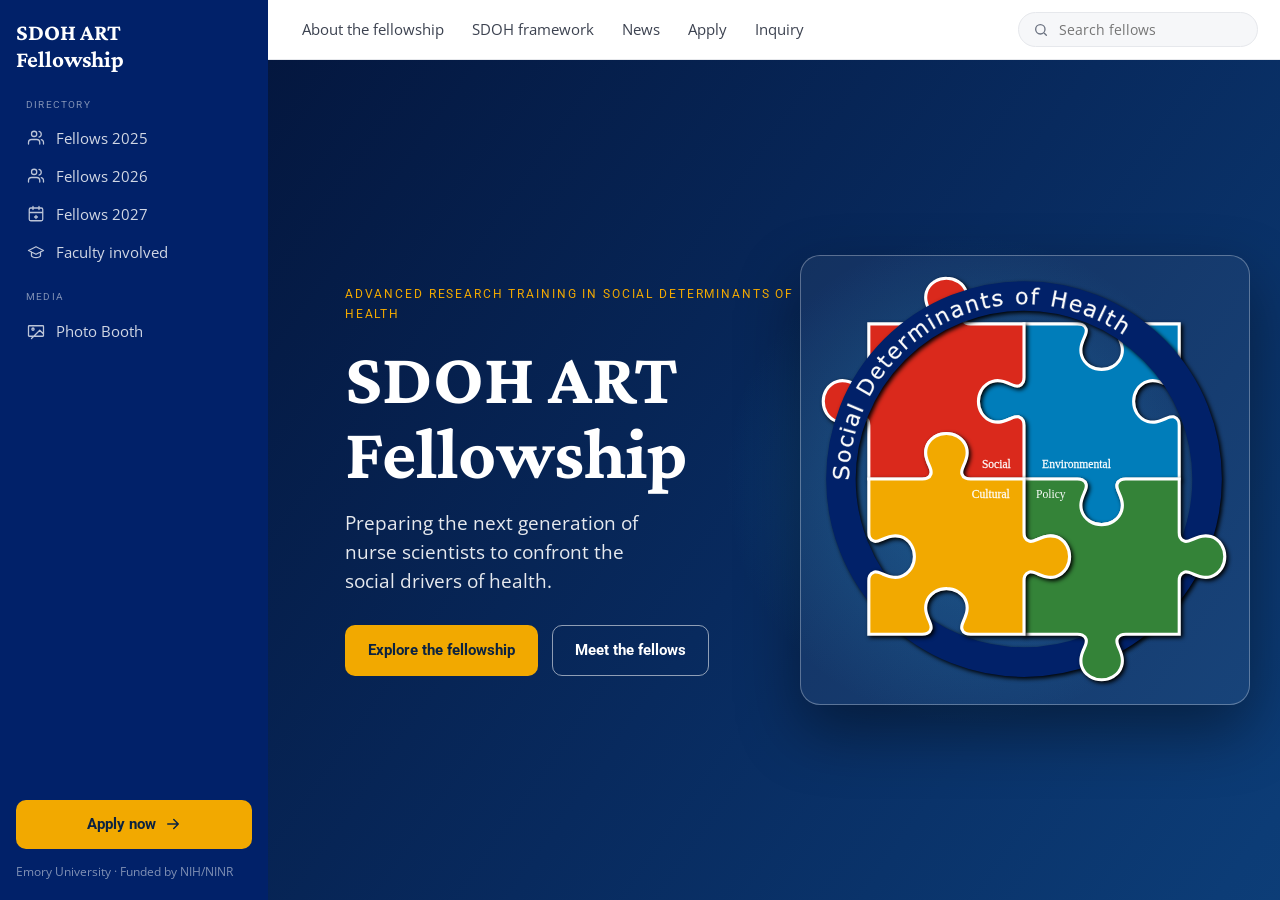
==== index.html @ 08c7bd99 "Initial commit: SDOH ART Fellowship website Static SPA (vanilla HTML/CSS/JS) + Decap CMS + Netlify F" ====
<!DOCTYPE html>
<html lang="en">
<head>
  <meta charset="UTF-8" />
  <meta name="viewport" content="width=device-width, initial-scale=1.0" />
  <title>SDOH ART Fellowship | Emory Nell Hodgson Woodruff School of Nursing</title>
  <meta name="description" content="Advanced Research Training in Social Determinants of Health (SDOH ART) — a mentored fellowship at Emory's Nell Hodgson Woodruff School of Nursing preparing nurse scientists to address the social drivers of health." />
  <meta property="og:title" content="SDOH ART Fellowship — Emory Nursing" />
  <meta property="og:description" content="A national NIH/NINR-funded fellowship training nurse scientists in the social determinants of health." />
  <meta property="og:type" content="website" />
  <link rel="preconnect" href="https://fonts.googleapis.com" />
  <link rel="preconnect" href="https://fonts.gstatic.com" crossorigin />
  <link href="https://fonts.googleapis.com/css2?family=Crimson+Pro:ital,wght@0,400;0,500;0,600;0,700;1,400&family=Open+Sans:wght@400;500;600;700&family=Roboto:wght@400;500;700&display=swap" rel="stylesheet" />
  <link rel="stylesheet" href="assets/css/styles.css" />
</head>
<body>
  <a class="skip-link" href="#main">Skip to content</a>

  <div class="app">
    <!-- Sidebar -->
    <aside class="sidebar" id="sidebar" aria-label="Primary">
      <a class="brand" href="#/home">
        <span class="wordmark">SDOH ART<br />Fellowship</span>
      </a>

      <nav class="nav-group" aria-label="Directory">
        <div class="nav-label">Directory</div>
        <button class="nav-item" data-route="#/fellows/2025">
          <svg class="ico" viewBox="0 0 24 24" fill="none" aria-hidden="true"><path d="M17 20v-2a4 4 0 0 0-4-4H6a4 4 0 0 0-4 4v2M9.5 10a3.5 3.5 0 1 0 0-7 3.5 3.5 0 0 0 0 7ZM22 20v-2a4 4 0 0 0-3-3.87M16 3.13a4 4 0 0 1 0 7.75" stroke="currentColor" stroke-width="1.7" stroke-linecap="round" stroke-linejoin="round"/></svg>
          Fellows 2025
        </button>
        <button class="nav-item" data-route="#/fellows/2026">
          <svg class="ico" viewBox="0 0 24 24" fill="none" aria-hidden="true"><path d="M17 20v-2a4 4 0 0 0-4-4H6a4 4 0 0 0-4 4v2M9.5 10a3.5 3.5 0 1 0 0-7 3.5 3.5 0 0 0 0 7ZM22 20v-2a4 4 0 0 0-3-3.87M16 3.13a4 4 0 0 1 0 7.75" stroke="currentColor" stroke-width="1.7" stroke-linecap="round" stroke-linejoin="round"/></svg>
          Fellows 2026
        </button>
        <button class="nav-item" data-route="#/fellows/2027">
          <svg class="ico" viewBox="0 0 24 24" fill="none" aria-hidden="true"><path d="M8 2v4M16 2v4M3 10h18M5 4h14a2 2 0 0 1 2 2v13a2 2 0 0 1-2 2H5a2 2 0 0 1-2-2V6a2 2 0 0 1 2-2ZM12 14v4M10 16h4" stroke="currentColor" stroke-width="1.7" stroke-linecap="round" stroke-linejoin="round"/></svg>
          Fellows 2027
        </button>
        <button class="nav-item" data-route="#/faculty">
          <svg class="ico" viewBox="0 0 24 24" fill="none" aria-hidden="true"><path d="M22 10 12 5 2 10l10 5 10-5ZM6 12v5c0 1 2.7 2.5 6 2.5s6-1.5 6-2.5v-5" stroke="currentColor" stroke-width="1.7" stroke-linecap="round" stroke-linejoin="round"/></svg>
          Faculty involved
        </button>
      </nav>

      <nav class="nav-group" aria-label="Media">
        <div class="nav-label">Media</div>
        <button class="nav-item" data-route="#/gallery">
          <svg class="ico" viewBox="0 0 24 24" fill="none" aria-hidden="true"><path d="M3 5h18a1 1 0 0 1 1 1v12a1 1 0 0 1-1 1H3a1 1 0 0 1-1-1V6a1 1 0 0 1 1-1ZM8 11a1.5 1.5 0 1 0 0-3 1.5 1.5 0 0 0 0 3ZM22 16l-5-5L6 22" stroke="currentColor" stroke-width="1.7" stroke-linecap="round" stroke-linejoin="round"/></svg>
          Photo Booth
        </button>
      </nav>

      <div class="sidebar-spacer"></div>

      <a class="btn-apply" href="#/apply">
        Apply now
        <svg viewBox="0 0 24 24" width="18" height="18" fill="none" aria-hidden="true"><path d="M5 12h14M13 6l6 6-6 6" stroke="currentColor" stroke-width="2" stroke-linecap="round" stroke-linejoin="round"/></svg>
      </a>
      <div class="sidebar-foot">Emory University · Funded by NIH/NINR</div>
    </aside>

    <!-- Main -->
    <div class="main">
      <header class="topbar">
        <button class="menu-toggle" id="menuToggle" aria-label="Open menu" aria-expanded="false">
          <svg viewBox="0 0 24 24" fill="none" aria-hidden="true"><path d="M3 6h18M3 12h18M3 18h18" stroke="currentColor" stroke-width="2" stroke-linecap="round"/></svg>
        </button>
        <nav class="tabs" aria-label="Program">
          <button class="tab" data-route="#/about">About the fellowship</button>
          <button class="tab" data-route="#/framework">SDOH framework</button>
          <button class="tab" data-route="#/news">News</button>
          <button class="tab" data-route="#/apply">Apply</button>
          <button class="tab" data-route="#/inquiry">Inquiry</button>
        </nav>
        <label class="search">
          <svg viewBox="0 0 24 24" fill="none" aria-hidden="true"><circle cx="11" cy="11" r="7" stroke="currentColor" stroke-width="2"/><path d="m20 20-3-3" stroke="currentColor" stroke-width="2" stroke-linecap="round"/></svg>
          <input type="search" id="search" placeholder="Search fellows" aria-label="Search fellows" />
        </label>
      </header>

      <main class="content" id="main" tabindex="-1">
        <div class="loading">Loading…</div>
      </main>
    </div>
  </div>

  <div class="scrim" id="scrim"></div>

  <!-- Hidden form for Netlify Forms detection (full field superset incl. uploads) -->
  <form name="application" data-netlify="true" netlify-honeypot="bot-field" hidden>
    <input type="hidden" name="form-name" value="application" />
    <input name="bot-field" />
    <input type="text" name="fullName" />
    <input type="email" name="email" />
    <input type="tel" name="phone" />
    <input type="text" name="institution" />
    <input type="text" name="program" />
    <input type="text" name="credentials" />
    <input type="text" name="careerStage" />
    <input type="text" name="researchArea" />
    <input type="text" name="preferredMentor" />
    <textarea name="statement"></textarea>
    <input type="file" name="cv" />
    <input type="file" name="photo" />
    <textarea name="references"></textarea>
    <input type="text" name="hearAbout" />
    <input type="text" name="consent" />
  </form>

  <script src="assets/js/app.js"></script>
</body>
</html>
---- assets/css/styles.css ----
/* =========================================================================
   SDOH ART Fellowship — Emory design system
   Navy #012169 · Gold #f2a900 · Crimson Pro / Open Sans / Roboto
   ========================================================================= */

:root {
  --navy: #012169;
  --navy-800: #0c2340;
  --royal: #0033a0;
  --blue: #0071b8;
  --sky: #26a3dd;
  --gold: #f2a900;
  --gold-ink: #5c4300;

  --ink: #1d2330;
  --body: #3c4250;
  --muted: #6b7280;
  --line: #e6e8ec;
  --line-2: #f0f2f5;
  --bg: #f6f7f9;
  --surface: #ffffff;
  --tint: #eaeef7;
  --tint-2: #f3f6fb;

  --green: #2c9942;
  --red: #da291c;

  --serif: "Crimson Pro", Georgia, "Times New Roman", serif;
  --sans: "Open Sans", system-ui, -apple-system, Segoe UI, sans-serif;
  --ui: "Roboto", system-ui, sans-serif;

  --r-sm: 8px;
  --r: 10px;
  --r-lg: 14px;

  --sidebar-w: 268px;
  --topbar-h: 60px;
  --shadow-sm: 0 1px 2px rgba(16, 24, 40, 0.06), 0 1px 3px rgba(16, 24, 40, 0.05);
  --shadow: 0 4px 16px rgba(16, 24, 40, 0.08);
}

* { box-sizing: border-box; }

html, body { height: 100%; }

body {
  margin: 0;
  font-family: var(--sans);
  font-size: 16px;
  line-height: 1.65;
  color: var(--body);
  background: var(--bg);
  -webkit-font-smoothing: antialiased;
  text-rendering: optimizeLegibility;
}

h1, h2, h3, h4 { font-family: var(--serif); color: var(--navy); line-height: 1.18; margin: 0 0 .5rem; }
h1 { font-size: 2.1rem; font-weight: 700; }
h2 { font-size: 1.55rem; font-weight: 600; }
h3 { font-size: 1.2rem; font-weight: 600; }
p { margin: 0 0 1rem; }
a { color: var(--royal); text-decoration: none; }
a:hover { text-decoration: underline; }
ul { margin: 0 0 1rem; padding-left: 1.2rem; }
li { margin-bottom: .35rem; }

img { max-width: 100%; display: block; }

:focus-visible { outline: 3px solid var(--sky); outline-offset: 2px; border-radius: 4px; }

.sr-only {
  position: absolute; width: 1px; height: 1px; padding: 0; margin: -1px;
  overflow: hidden; clip: rect(0 0 0 0); white-space: nowrap; border: 0;
}
.skip-link {
  position: absolute; left: 12px; top: -48px; z-index: 100;
  background: var(--gold); color: var(--navy-800); padding: 10px 16px;
  border-radius: var(--r-sm); font-weight: 700; transition: top .15s;
}
.skip-link:focus { top: 12px; text-decoration: none; }

/* ---------- App shell ---------- */
.app { display: grid; grid-template-columns: var(--sidebar-w) 1fr; min-height: 100vh; }

/* ---------- Sidebar ---------- */
.sidebar {
  background: var(--navy);
  color: #fff;
  display: flex;
  flex-direction: column;
  padding: 20px 16px;
  position: sticky;
  top: 0;
  height: 100vh;
  overflow-y: auto;
}
.brand { display: block; margin-bottom: 22px; }
.brand .eyebrow {
  font-family: var(--ui); font-size: 10px; letter-spacing: .16em;
  text-transform: uppercase; color: rgba(255, 255, 255, .58); margin-bottom: 3px;
}
.brand .wordmark { font-family: var(--serif); font-weight: 700; font-size: 1.45rem; color: #fff; line-height: 1.1; }

.nav-group { margin-bottom: 18px; }
.nav-label {
  font-family: var(--ui); font-size: 10px; letter-spacing: .12em; text-transform: uppercase;
  color: rgba(255, 255, 255, .5); padding: 0 10px; margin-bottom: 6px;
}
.nav-item {
  display: flex; align-items: center; gap: 11px;
  padding: 9px 11px; border-radius: var(--r-sm);
  color: rgba(255, 255, 255, .82); font-size: .95rem; cursor: pointer;
  border: none; background: none; width: 100%; text-align: left; font-family: var(--sans);
  transition: background .14s, color .14s;
}
.nav-item .ico { width: 18px; height: 18px; flex-shrink: 0; opacity: .9; }
.nav-item:hover { background: rgba(255, 255, 255, .09); color: #fff; text-decoration: none; }
.nav-item.active { background: rgba(255, 255, 255, .14); color: #fff; box-shadow: inset 3px 0 0 var(--gold); font-weight: 600; }

.sidebar-spacer { flex: 1 1 auto; min-height: 16px; }

.btn-apply {
  display: flex; align-items: center; justify-content: center; gap: 8px;
  background: var(--gold); color: var(--navy-800);
  font-family: var(--ui); font-weight: 700; font-size: .95rem;
  padding: 12px; border-radius: var(--r); border: none; cursor: pointer; width: 100%;
  transition: filter .14s, transform .05s;
}
.btn-apply:hover { filter: brightness(1.05); text-decoration: none; color: var(--navy-800); }
.btn-apply:active { transform: scale(.99); }
.sidebar-foot { margin-top: 14px; font-size: .72rem; color: rgba(255, 255, 255, .5); line-height: 1.5; }

/* ---------- Main column ---------- */
.main { display: flex; flex-direction: column; min-width: 0; }

.topbar {
  position: sticky; top: 0; z-index: 20;
  height: var(--topbar-h);
  background: var(--surface);
  border-bottom: 1px solid var(--line);
  display: flex; align-items: center; gap: 6px;
  padding: 0 22px;
}
.menu-toggle { display: none; background: none; border: none; cursor: pointer; padding: 6px; color: var(--navy); }
.menu-toggle svg { width: 24px; height: 24px; }

.tabs { display: flex; align-items: center; gap: 4px; flex: 1; min-width: 0; overflow-x: auto; }
.tab {
  font-family: var(--sans); font-size: .94rem; color: var(--body);
  padding: 6px 12px; border: none; background: none; cursor: pointer; white-space: nowrap;
  border-bottom: 2px solid transparent; border-radius: 0;
  transition: color .14s;
}
.tab:hover { color: var(--navy); }
.tab.active { color: var(--navy); font-weight: 700; border-bottom-color: var(--gold); }

.search {
  display: flex; align-items: center; gap: 8px;
  background: var(--bg); border: 1px solid var(--line); border-radius: 22px;
  padding: 6px 14px; min-width: 180px;
}
.search svg { width: 16px; height: 16px; color: var(--muted); flex-shrink: 0; }
.search input { border: none; background: none; outline: none; font-family: var(--sans); font-size: .9rem; width: 100%; color: var(--ink); }

.content { padding: 28px 32px 64px; max-width: 1180px; width: 100%; }

/* ---------- Page header ---------- */
.page-head { margin-bottom: 22px; }
.page-head .eyebrow {
  font-family: var(--ui); font-size: .72rem; letter-spacing: .14em; text-transform: uppercase;
  color: var(--blue); font-weight: 500; margin-bottom: 6px;
}
.page-head .sub { color: var(--muted); font-size: 1rem; max-width: 62ch; }
.count-pills { display: flex; gap: 8px; flex-wrap: wrap; margin-top: 12px; }
.pill {
  font-family: var(--ui); font-size: .78rem; font-weight: 500;
  background: var(--tint); color: var(--navy); border-radius: 20px; padding: 4px 12px;
}
.pill.gold { background: #fdf0d2; color: var(--gold-ink); }

/* ---------- Avatars (monogram) ---------- */
.avatar {
  border-radius: 50%; background: var(--tint); color: var(--navy);
  display: flex; align-items: center; justify-content: center;
  font-family: var(--ui); font-weight: 700; flex-shrink: 0; overflow: hidden;
}
.avatar img { width: 100%; height: 100%; object-fit: cover; }
.avatar.sm { width: 36px; height: 36px; font-size: .78rem; }
.avatar.md { width: 50px; height: 50px; font-size: .92rem; }
.avatar.lg { width: 104px; height: 104px; font-size: 1.9rem; border-radius: 16px; }
.avatar.solid { background: var(--navy); color: #fff; }

/* ---------- Master–detail directory ---------- */
.directory { display: grid; grid-template-columns: 320px 1fr; gap: 22px; align-items: start; }
.dir-list {
  background: var(--surface); border: 1px solid var(--line); border-radius: var(--r-lg);
  overflow: hidden; box-shadow: var(--shadow-sm); max-height: calc(100vh - 200px); overflow-y: auto;
}
.dir-item {
  display: flex; align-items: center; gap: 12px; width: 100%;
  padding: 11px 14px; border: none; background: none; cursor: pointer; text-align: left;
  border-bottom: 1px solid var(--line-2); transition: background .12s;
}
.dir-item:last-child { border-bottom: none; }
.dir-item:hover { background: var(--tint-2); }
.dir-item.active { background: var(--tint); box-shadow: inset 3px 0 0 var(--navy); }
.dir-item .who { min-width: 0; }
.dir-item .nm { font-size: .92rem; font-weight: 600; color: var(--ink); white-space: nowrap; overflow: hidden; text-overflow: ellipsis; }
.dir-item .inst { font-size: .78rem; color: var(--muted); white-space: nowrap; overflow: hidden; text-overflow: ellipsis; }

.detail {
  background: var(--surface); border: 1px solid var(--line); border-radius: var(--r-lg);
  padding: 26px 28px; box-shadow: var(--shadow-sm);
}
.detail-head { display: flex; gap: 20px; align-items: flex-start; margin-bottom: 20px; }
.detail-head .who h2 { margin-bottom: 4px; }
.detail-head .who .role { color: var(--blue); font-weight: 600; font-size: .95rem; }
.detail-head .who .inst { color: var(--body); font-size: .95rem; margin-top: 2px; }
.badge {
  display: inline-block; margin-top: 10px;
  font-family: var(--ui); font-size: .72rem; font-weight: 600;
  border-radius: 20px; padding: 4px 12px; background: #e6f1fb; color: #0c447c;
}
.badge.fy { background: #fdf0d2; color: var(--gold-ink); }
.detail-grid { border-top: 1px solid var(--line); margin-top: 4px; }
.detail-row { display: grid; grid-template-columns: 150px 1fr; gap: 14px; padding: 12px 0; border-bottom: 1px solid var(--line-2); }
.detail-row .k { color: var(--muted); font-size: .85rem; font-family: var(--ui); }
.detail-row .v { color: var(--ink); font-size: .95rem; }
.detail-bio { margin-top: 18px; color: var(--body); }
.detail-bio h3 { font-size: 1rem; color: var(--navy); margin-bottom: 6px; }

/* ---------- Card grids (faculty / news) ---------- */
.grid { display: grid; gap: 16px; }
.grid.cards { grid-template-columns: repeat(auto-fill, minmax(220px, 1fr)); }

.fac-card {
  background: var(--surface); border: 1px solid var(--line); border-radius: var(--r-lg);
  padding: 16px 18px; display: flex; flex-direction: column; gap: 12px; box-shadow: var(--shadow-sm);
  transition: transform .12s, box-shadow .12s;
}
.fac-card:hover { transform: translateY(-2px); box-shadow: var(--shadow); }
.fac-card.core { border-color: var(--gold); background: linear-gradient(180deg, #fffdf7, #fff); }
.fac-top { display: flex; align-items: center; gap: 12px; }
.fac-id { flex: 1; min-width: 0; }
.fac-card .nm { font-weight: 700; color: var(--ink); font-size: .98rem; line-height: 1.25; }
.fac-card .desg { font-size: .8rem; color: var(--muted); }
.fac-li { color: #0a66c2; display: inline-flex; align-items: center; flex-shrink: 0; }
.fac-li:hover { color: #084a8c; }
.fac-li.disabled { color: #cdd1d8; cursor: default; }
.fac-meta { border-top: 1px solid var(--line-2); padding-top: 10px; display: grid; gap: 7px; }
.fac-line { display: grid; grid-template-columns: 72px 1fr; gap: 8px; font-size: .85rem; color: var(--body); align-items: start; }
.fac-line .lbl { color: var(--muted); font-family: var(--ui); font-size: .72rem; text-transform: uppercase; letter-spacing: .04em; padding-top: 2px; }
.fac-line .ph { color: #aab0ba; font-style: italic; }

.news-card {
  display: grid; grid-template-columns: 150px 1fr; gap: 0;
  background: var(--surface); border: 1px solid var(--line); border-radius: var(--r-lg);
  overflow: hidden; box-shadow: var(--shadow-sm); transition: transform .12s, box-shadow .12s;
}
.news-card:hover { transform: translateY(-2px); box-shadow: var(--shadow); text-decoration: none; }
.news-card .thumb { background: var(--tint); object-fit: cover; width: 100%; height: 100%; min-height: 130px; }
.news-card .body { padding: 18px 20px; }
.news-card .outlet { font-family: var(--ui); font-size: .74rem; letter-spacing: .08em; text-transform: uppercase; color: var(--blue); }
.news-card h3 { color: var(--navy); margin: 4px 0 6px; }
.news-card .ex { color: var(--body); font-size: .9rem; }
.news-card .go { color: var(--royal); font-weight: 600; font-size: .85rem; margin-top: 8px; display: inline-flex; gap: 4px; align-items: center; }

/* ---------- Editorial (about) ---------- */
.editorial { max-width: 76ch; }
.editorial .lead { font-size: 1.2rem; color: var(--navy); font-family: var(--serif); margin-bottom: 1.4rem; }
.editorial h2 { margin-top: 1.8rem; }
.editorial strong { color: var(--ink); }

/* ---------- About: benefits / course / eligibility / contact ---------- */
.about-sec { margin-top: 38px; max-width: 980px; }
.about-sec > h2 { margin-bottom: 6px; }
.sec-sub { color: var(--muted); margin-bottom: 16px; max-width: 70ch; }
.benefit-grid { display: grid; grid-template-columns: repeat(auto-fit, minmax(290px, 1fr)); gap: 16px; margin-top: 14px; }
.benefit { display: flex; gap: 13px; background: var(--surface); border: 1px solid var(--line); border-radius: var(--r-lg); padding: 18px; box-shadow: var(--shadow-sm); transition: transform .12s, box-shadow .12s; }
.benefit:hover { transform: translateY(-2px); box-shadow: var(--shadow); }
.benefit-ic { color: var(--gold); flex-shrink: 0; line-height: 0; margin-top: 1px; }
.benefit h4 { font-family: var(--sans); font-size: 1rem; color: var(--navy); margin: 0 0 4px; font-weight: 700; line-height: 1.3; }
.benefit p { margin: 0; font-size: .9rem; color: var(--body); line-height: 1.55; }
.course-list { list-style: none; padding: 0; margin: 6px 0 0; border-left: 2px solid var(--line); }
.course-day { display: flex; gap: 16px; padding: 0 0 20px 22px; position: relative; }
.course-day:last-child { padding-bottom: 4px; }
.course-day::before { content: ''; position: absolute; left: -7px; top: 3px; width: 12px; height: 12px; border-radius: 50%; background: var(--gold); border: 2px solid var(--surface); }
.cd-day { font-family: var(--ui); font-weight: 700; color: var(--navy); min-width: 52px; font-size: .85rem; padding-top: 1px; flex-shrink: 0; }
.cd-body { display: flex; flex-direction: column; gap: 2px; }
.cd-body strong { color: var(--ink); font-size: .98rem; }
.cd-body span { color: var(--muted); font-size: .9rem; line-height: 1.5; }
.elig-list { columns: 2; column-gap: 36px; margin: 10px 0 0; padding-left: 1.1rem; }
.elig-list li { margin-bottom: 9px; break-inside: avoid; color: var(--body); }
.contact-card { display: flex; justify-content: space-between; gap: 20px; flex-wrap: wrap; align-items: center; background: var(--surface); border: 1px solid var(--line); border-radius: var(--r-lg); padding: 20px 24px; box-shadow: var(--shadow-sm); margin-top: 12px; }
.contact-card strong { color: var(--navy); font-size: 1.08rem; }
.contact-card p { margin: 5px 0 0; color: var(--body); font-size: .9rem; max-width: 48ch; }
.contact-actions { display: flex; gap: 10px; flex-wrap: wrap; }
@media (max-width: 560px) { .elig-list { columns: 1; } }

/* ---------- Framework ---------- */
.fw-top { display: grid; grid-template-columns: 320px 1fr; gap: 30px; align-items: center; margin-bottom: 28px; }
.fw-puzzle { background: var(--surface); border: 1px solid var(--line); border-radius: var(--r-lg); padding: 18px; box-shadow: var(--shadow-sm); }
.fw-domains { display: grid; grid-template-columns: repeat(auto-fit, minmax(230px, 1fr)); gap: 16px; }
.fw-card {
  background: var(--surface); border: 1px solid var(--line); border-radius: var(--r-lg);
  overflow: hidden; box-shadow: var(--shadow-sm); transition: transform .12s, box-shadow .12s;
}
.fw-card:hover { transform: translateY(-3px); box-shadow: var(--shadow); }
.fw-card .bar { height: 6px; }
.fw-card .inner { padding: 16px 18px; }
.fw-card h3 { display: flex; align-items: center; gap: 8px; margin-bottom: 4px; }
.fw-card .dot { width: 12px; height: 12px; border-radius: 3px; }
.fw-card .blurb { color: var(--muted); font-size: .85rem; margin-bottom: 10px; }
.fw-card ul { padding-left: 1.1rem; margin: 0; }
.fw-card li { font-size: .88rem; color: var(--body); }

/* ---------- Photo booth ---------- */
.booth { max-width: 980px; }
.booth-stage {
  position: relative; width: 100%; aspect-ratio: 16 / 9; background: var(--navy-800);
  border-radius: var(--r-lg); overflow: hidden; box-shadow: var(--shadow);
}
.booth-slide { position: absolute; inset: 0; opacity: 0; transition: opacity .9s ease; }
.booth-slide img { width: 100%; height: 100%; object-fit: cover; }
.booth-slide.active { opacity: 1; }
.booth-cap {
  position: absolute; left: 0; right: 0; bottom: 0;
  background: linear-gradient(0deg, rgba(2, 12, 35, .82), rgba(2, 12, 35, 0));
  color: #fff; padding: 40px 22px 16px; font-size: .95rem;
}
.booth-controls { display: flex; align-items: center; justify-content: center; gap: 10px; margin-top: 14px; }
.booth-dot { width: 9px; height: 9px; border-radius: 50%; background: var(--line); border: none; cursor: pointer; padding: 0; transition: background .14s, transform .14s; }
.booth-dot.active { background: var(--navy); transform: scale(1.25); }
.booth-btn { background: var(--surface); border: 1px solid var(--line); border-radius: 50%; width: 38px; height: 38px; cursor: pointer; display: flex; align-items: center; justify-content: center; color: var(--navy); }
.booth-btn:hover { background: var(--tint); }

/* ---------- Forms (apply / inquiry) ---------- */
.form-wrap { max-width: 720px; }
.form-card { background: var(--surface); border: 1px solid var(--line); border-radius: var(--r-lg); padding: 26px 28px; box-shadow: var(--shadow-sm); }
.form-note { background: var(--tint-2); border: 1px solid var(--line); border-radius: var(--r); padding: 12px 16px; font-size: .88rem; color: var(--body); margin-bottom: 20px; }
.form-note strong { color: var(--navy); }
.field { margin-bottom: 16px; }
.field label { display: block; font-weight: 600; color: var(--ink); font-size: .9rem; margin-bottom: 6px; }
.field .req { color: var(--red); margin-left: 2px; }
.field .help { font-size: .8rem; color: var(--muted); margin-top: 4px; }
.field input[type=text], .field input[type=email], .field input[type=tel],
.field textarea, .field select {
  width: 100%; font-family: var(--sans); font-size: .95rem; color: var(--ink);
  border: 1px solid var(--line); border-radius: var(--r-sm); padding: 10px 12px; background: #fff;
  transition: border-color .12s, box-shadow .12s;
}
.field textarea { min-height: 110px; resize: vertical; }
.field input:focus, .field textarea:focus, .field select:focus {
  outline: none; border-color: var(--sky); box-shadow: 0 0 0 3px rgba(38, 163, 221, .18);
}
.field input[type=file] { font-size: .88rem; color: var(--body); }
.field.check { display: flex; align-items: flex-start; gap: 10px; }
.field.check input { margin-top: 4px; }
.field.check label { margin: 0; font-weight: 400; color: var(--body); }

.btn {
  font-family: var(--ui); font-weight: 700; font-size: .95rem; cursor: pointer;
  border-radius: var(--r); padding: 12px 22px; border: 1px solid transparent; transition: filter .14s, transform .05s;
}
.btn-primary { background: var(--navy); color: #fff; }
.btn-primary:hover { filter: brightness(1.12); text-decoration: none; color: #fff; }
.btn-gold { background: var(--gold); color: var(--navy-800); }
.btn-gold:hover { filter: brightness(1.05); }
.btn-ghost { background: #fff; color: var(--navy); border-color: var(--line); }
.btn-ghost:hover { background: var(--tint); }
.btn:active { transform: scale(.99); }
.form-actions { display: flex; gap: 12px; flex-wrap: wrap; margin-top: 8px; }

.form-success {
  background: #eaf7ef; border: 1px solid #b7e2c6; color: #15693a;
  border-radius: var(--r); padding: 16px 18px; margin-bottom: 18px; font-weight: 600;
}

/* ---------- Apply: status banner, circular, gated link ---------- */
.apply-status { border-radius: var(--r); padding: 13px 16px; margin-bottom: 18px; font-size: .93rem; line-height: 1.55; }
.apply-status strong { font-weight: 700; }
.apply-status.closed { background: #fdf2e3; border: 1px solid #f1cf93; color: #7a5212; }
.apply-status.open { background: #eaf7ef; border: 1px solid #b7e2c6; color: #15693a; }
.form-card { margin-bottom: 18px; }
.form-card > h3 { margin-bottom: 4px; }
.muted-note { color: var(--muted); font-size: .88rem; margin-bottom: 12px; }
.pdf-frame { border: 1px solid var(--line); border-radius: var(--r); overflow: hidden; background: var(--bg); margin-bottom: 14px; }
.pdf-frame iframe { width: 100%; height: 620px; border: 0; display: block; }
.btn[disabled], .btn:disabled { opacity: .55; cursor: not-allowed; filter: none; }
.btn[disabled]:hover, .btn:disabled:hover { filter: none; transform: none; }
@media (max-width: 560px) { .pdf-frame iframe { height: 440px; } }

/* ---------- Home / hero landing ---------- */
.content.is-home { padding: 0; max-width: none; }
.hero {
  position: relative; min-height: calc(100vh - var(--topbar-h));
  display: flex; align-items: center; overflow: hidden;
  background: #061634;
}
.hero::before {
  content: ''; position: absolute; inset: 0; z-index: 0;
  background: linear-gradient(125deg, #04173f 0%, #082a5e 26%, #0c3c76 48%, #11447f 64%, #082a5c 84%, #061634 100%);
  background-size: 200% 200%;
  animation: heroGradient 28s ease-in-out infinite, heroContrast 19s ease-in-out infinite;
}
@keyframes heroGradient { 0% { background-position: 0% 50%; } 50% { background-position: 100% 50%; } 100% { background-position: 0% 50%; } }
@keyframes heroContrast { 0%, 100% { filter: saturate(.98) brightness(.96) contrast(1); } 50% { filter: saturate(1.1) brightness(1.035) contrast(1.04); } }
.hero-art {
  position: absolute; right: 30px; top: 50%; transform: translateY(-50%);
  width: min(46%, 450px); z-index: 2;
  background: rgba(255, 255, 255, .05);
  border: 1px solid rgba(255, 255, 255, .3);
  border-radius: 20px; padding: 16px;
  box-shadow: 0 26px 62px rgba(0, 0, 0, .4);
  animation: heroFade 1s ease-out both, heroZoom 7s ease-in-out 1.2s infinite;
}
.hero-art img { width: 100%; display: block; }
.hero-glow {
  position: absolute; right: 4%; top: 50%; transform: translateY(-50%);
  width: 540px; height: 540px; border-radius: 50%;
  background: radial-gradient(circle, rgba(38, 163, 221, .32), transparent 64%); z-index: 1;
}
.hero-inner { position: relative; z-index: 3; padding: 48px 6vw; max-width: 660px; animation: heroUp .8s ease-out both; }
.hero-eyebrow { font-family: var(--ui); letter-spacing: .15em; text-transform: uppercase; font-size: .78rem; color: var(--gold); margin-bottom: 16px; }
.hero-title { font-family: var(--serif); color: #fff; font-weight: 700; font-size: clamp(2.6rem, 6vw, 4.6rem); line-height: 1.02; margin: 0 0 18px; }
.hero-tag { color: rgba(255, 255, 255, .9); font-size: 1.2rem; line-height: 1.5; max-width: 30ch; margin-bottom: 30px; }
.hero-cta { display: flex; gap: 14px; flex-wrap: wrap; }
.btn-hero-ghost { background: transparent; color: #fff; border: 1px solid rgba(255, 255, 255, .55); }
.btn-hero-ghost:hover { background: rgba(255, 255, 255, .12); color: #fff; text-decoration: none; }
@keyframes heroFade { from { opacity: 0; } to { opacity: 1; } }
@keyframes heroZoom { 0%, 100% { transform: translateY(-50%) scale(1); } 50% { transform: translateY(-50%) scale(1.045); } }
@keyframes heroUp { from { opacity: 0; transform: translateY(16px); } to { opacity: 1; transform: none; } }
@media (prefers-reduced-motion: reduce) { .hero-art, .hero-inner, .hero::before { animation: none; } }

/* ---------- Loading ---------- */
.loading { padding: 60px 0; text-align: center; color: var(--muted); }

/* ---------- Responsive ---------- */
.scrim { display: none; }

@media (max-width: 960px) {
  .app { grid-template-columns: 1fr; }
  .sidebar {
    position: fixed; left: 0; top: 0; width: 280px; height: 100vh; z-index: 60;
    transform: translateX(-100%); transition: transform .22s ease; box-shadow: var(--shadow);
  }
  body.nav-open .sidebar { transform: translateX(0); }
  body.nav-open .scrim { display: block; position: fixed; inset: 0; background: rgba(2, 12, 35, .45); z-index: 50; }
  .menu-toggle { display: inline-flex; }
  .directory { grid-template-columns: 1fr; }
  .dir-list { max-height: none; }
  .fw-top { grid-template-columns: 1fr; }
  .content { padding: 22px 18px 56px; }
  .content.is-home { padding: 0; }
  .search { display: none; }
  .hero { flex-direction: column; align-items: flex-start; }
  .hero-art { position: static; transform: none; animation: none; width: 230px; max-width: 72%; right: auto; margin: 6px 0 0 24px; }
  .hero-glow { display: none; }
  .hero-inner { padding: 36px 24px 10px; }
}

@media (max-width: 560px) {
  h1 { font-size: 1.7rem; }
  .detail-head { flex-direction: column; }
  .detail-row { grid-template-columns: 1fr; gap: 2px; }
  .news-card { grid-template-columns: 1fr; }
  .news-card .thumb { min-height: 160px; }
}
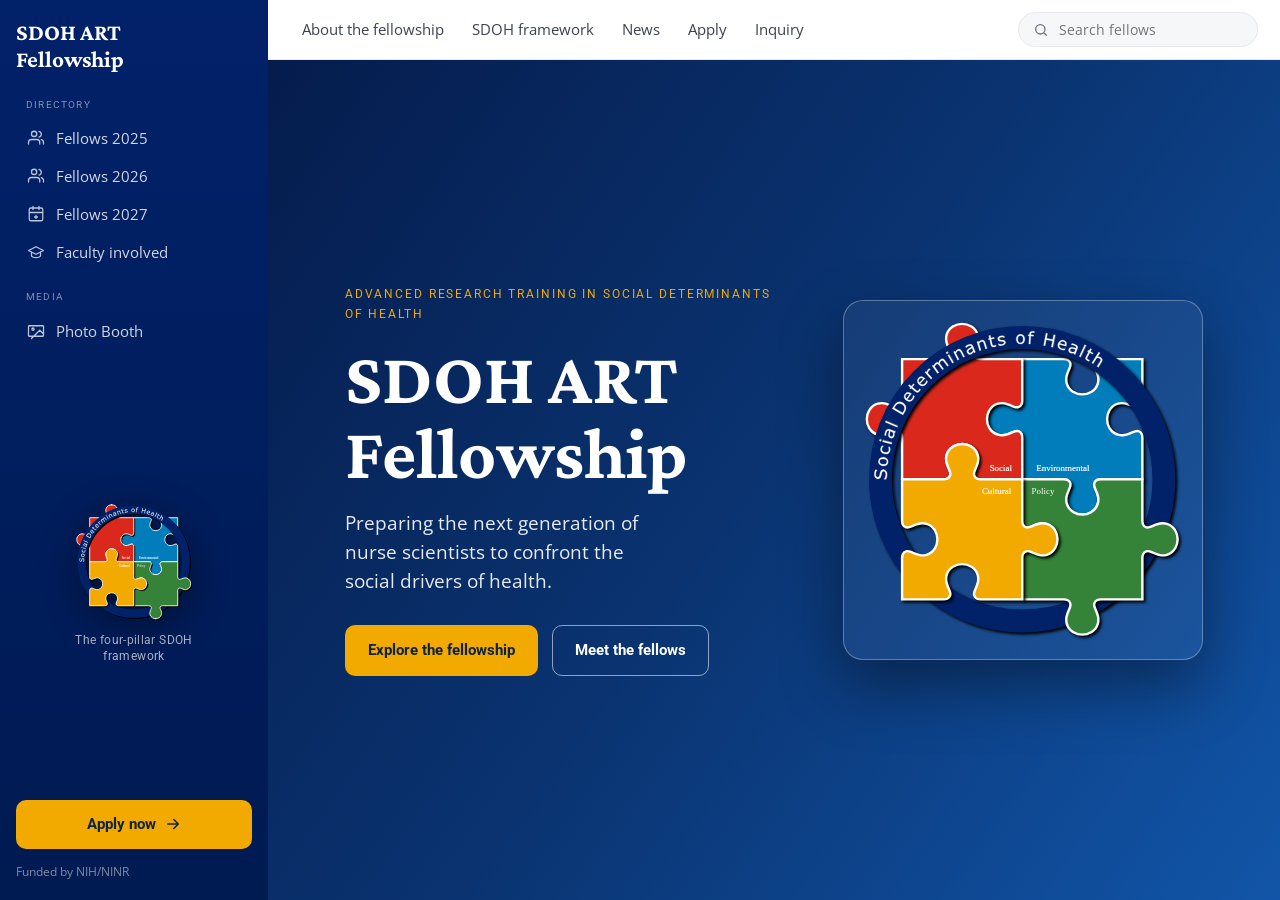
==== commit 92af7e41: "Enhance sidebar and fix footer attribution - Add the four-pillar puzzle as a clickable feature in th" ====
--- a/index.html
+++ b/index.html
@@ -53,11 +53,18 @@
 
       <div class="sidebar-spacer"></div>
 
+      <a class="side-feature" href="#/framework" aria-label="Explore the SDOH framework">
+        <img src="assets/img/SDOH_Framework.svg" alt="" />
+        <span>The four-pillar SDOH framework</span>
+      </a>
+
+      <div class="sidebar-spacer"></div>
+
       <a class="btn-apply" href="#/apply">
         Apply now
         <svg viewBox="0 0 24 24" width="18" height="18" fill="none" aria-hidden="true"><path d="M5 12h14M13 6l6 6-6 6" stroke="currentColor" stroke-width="2" stroke-linecap="round" stroke-linejoin="round"/></svg>
       </a>
-      <div class="sidebar-foot">Emory University · Funded by NIH/NINR</div>
+      <div class="sidebar-foot">Funded by NIH/NINR</div>
     </aside>
 
     <!-- Main -->
--- a/assets/css/styles.css
+++ b/assets/css/styles.css
@@ -84,7 +84,7 @@
 
 /* ---------- Sidebar ---------- */
 .sidebar {
-  background: var(--navy);
+  background: linear-gradient(180deg, #012169 0%, #001a52 100%);
   color: #fff;
   display: flex;
   flex-direction: column;
@@ -118,6 +118,12 @@
 .nav-item.active { background: rgba(255, 255, 255, .14); color: #fff; box-shadow: inset 3px 0 0 var(--gold); font-weight: 600; }
 
 .sidebar-spacer { flex: 1 1 auto; min-height: 16px; }
+.side-feature { display: flex; flex-direction: column; align-items: center; gap: 11px; text-align: center; padding: 16px 12px; margin: 0 4px; border-radius: var(--r-lg); text-decoration: none; transition: background .15s; }
+.side-feature:hover { background: rgba(255, 255, 255, .06); text-decoration: none; }
+.side-feature img { width: 118px; height: 118px; filter: drop-shadow(0 8px 18px rgba(0, 0, 0, .4)); transition: transform .2s; }
+.side-feature:hover img { transform: scale(1.04); }
+.side-feature span { font-family: var(--ui); font-size: .75rem; letter-spacing: .03em; color: rgba(255, 255, 255, .68); line-height: 1.35; max-width: 150px; }
+@media (max-width: 960px) { .side-feature { display: none; } }
 
 .btn-apply {
   display: flex; align-items: center; justify-content: center; gap: 8px;
@@ -162,7 +168,7 @@
 .search svg { width: 16px; height: 16px; color: var(--muted); flex-shrink: 0; }
 .search input { border: none; background: none; outline: none; font-family: var(--sans); font-size: .9rem; width: 100%; color: var(--ink); }
 
-.content { padding: 28px 32px 64px; max-width: 1180px; width: 100%; }
+.content { padding: 28px 40px 64px; max-width: 1320px; width: 100%; margin: 0 auto; }
 
 /* ---------- Page header ---------- */
 .page-head { margin-bottom: 22px; }
@@ -184,9 +190,14 @@
   display: flex; align-items: center; justify-content: center;
   font-family: var(--ui); font-weight: 700; flex-shrink: 0; overflow: hidden;
 }
-.avatar img { width: 100%; height: 100%; object-fit: cover; }
+.avatar img { width: 100%; height: 100%; object-fit: cover; object-position: center 22%; }
+.core-card .avatar img { object-position: center 10%; }
+[data-fid="ken-hepburn"] .avatar img { transform: scale(1.9); transform-origin: center 48%; }
+[data-fid="jacob-kariuki"] .avatar img { transform: scale(0.84); }
 .avatar.sm { width: 36px; height: 36px; font-size: .78rem; }
 .avatar.md { width: 50px; height: 50px; font-size: .92rem; }
+.avatar.fac { width: 78px; height: 78px; font-size: 1.4rem; }
+.avatar.core { width: 112px; height: 112px; font-size: 2rem; }
 .avatar.lg { width: 104px; height: 104px; font-size: 1.9rem; border-radius: 16px; }
 .avatar.solid { background: var(--navy); color: #fff; }
 
@@ -204,7 +215,7 @@
 .dir-item:last-child { border-bottom: none; }
 .dir-item:hover { background: var(--tint-2); }
 .dir-item.active { background: var(--tint); box-shadow: inset 3px 0 0 var(--navy); }
-.dir-item .who { min-width: 0; }
+.dir-item .who { min-width: 0; display: flex; flex-direction: column; gap: 1px; }
 .dir-item .nm { font-size: .92rem; font-weight: 600; color: var(--ink); white-space: nowrap; overflow: hidden; text-overflow: ellipsis; }
 .dir-item .inst { font-size: .78rem; color: var(--muted); white-space: nowrap; overflow: hidden; text-overflow: ellipsis; }
 
@@ -233,32 +244,47 @@
 .grid { display: grid; gap: 16px; }
 .grid.cards { grid-template-columns: repeat(auto-fill, minmax(220px, 1fr)); }
 
+/* Featured core (Dr. Hamilton) */
+.fac-card.core-card {
+  flex-direction: row; align-items: center; text-align: left; gap: 26px;
+  max-width: 720px; margin: 0 auto 32px; padding: 26px 30px;
+  background: linear-gradient(180deg, #fffdf5, #ffffff);
+  border: 1px solid #f0d99a; border-radius: 18px;
+}
+.core-info { min-width: 0; }
+.core-eyebrow { font-family: var(--ui); font-size: .7rem; letter-spacing: .12em; text-transform: uppercase; color: var(--gold-ink); font-weight: 700; margin-bottom: 3px; }
+.core-name { font-family: var(--serif); font-size: 1.55rem; font-weight: 700; color: var(--navy); line-height: 1.15; }
+
+/* Mentor grid */
+.fac-grid { display: grid; grid-template-columns: repeat(4, minmax(0, 1fr)); gap: 18px; }
 .fac-card {
+  position: relative; display: flex; flex-direction: column; align-items: center; text-align: center; gap: 9px;
   background: var(--surface); border: 1px solid var(--line); border-radius: var(--r-lg);
-  padding: 16px 18px; display: flex; flex-direction: column; gap: 12px; box-shadow: var(--shadow-sm);
-  transition: transform .12s, box-shadow .12s;
-}
-.fac-card:hover { transform: translateY(-2px); box-shadow: var(--shadow); }
-.fac-card.core { border-color: var(--gold); background: linear-gradient(180deg, #fffdf7, #fff); }
-.fac-top { display: flex; align-items: center; gap: 12px; }
-.fac-id { flex: 1; min-width: 0; }
-.fac-card .nm { font-weight: 700; color: var(--ink); font-size: .98rem; line-height: 1.25; }
-.fac-card .desg { font-size: .8rem; color: var(--muted); }
-.fac-li { color: #0a66c2; display: inline-flex; align-items: center; flex-shrink: 0; }
+  padding: 24px 18px 20px; box-shadow: var(--shadow-sm); transition: transform .12s, box-shadow .12s;
+}
+.fac-card:hover { transform: translateY(-3px); box-shadow: var(--shadow); }
+.fac-name { font-weight: 700; color: var(--ink); font-size: 1rem; line-height: 1.25; }
+.fac-desg { font-size: .85rem; color: var(--ink); font-weight: 600; line-height: 1.3; }
+.fac-inst { font-size: .8rem; color: var(--muted); line-height: 1.3; margin-top: 1px; }
+.fac-tags { display: flex; flex-wrap: wrap; gap: 6px; justify-content: center; margin-top: 4px; }
+.core-card .fac-tags { justify-content: flex-start; margin-top: 8px; }
+.fac-tags .tag { font-family: var(--ui); font-size: .72rem; background: var(--tint); color: var(--navy); border-radius: 20px; padding: 3px 10px; }
+.fac-tags .ph { color: #aab0ba; font-style: italic; font-size: .8rem; }
+.fac-li-wrap { position: absolute; top: 14px; right: 14px; }
+.fac-li { color: #0a66c2; display: inline-flex; align-items: center; }
 .fac-li:hover { color: #084a8c; }
-.fac-li.disabled { color: #cdd1d8; cursor: default; }
-.fac-meta { border-top: 1px solid var(--line-2); padding-top: 10px; display: grid; gap: 7px; }
-.fac-line { display: grid; grid-template-columns: 72px 1fr; gap: 8px; font-size: .85rem; color: var(--body); align-items: start; }
-.fac-line .lbl { color: var(--muted); font-family: var(--ui); font-size: .72rem; text-transform: uppercase; letter-spacing: .04em; padding-top: 2px; }
-.fac-line .ph { color: #aab0ba; font-style: italic; }
+.fac-li.disabled { color: #d2d6dd; cursor: default; }
+@media (max-width: 1100px) { .fac-grid { grid-template-columns: repeat(3, minmax(0, 1fr)); } }
+@media (max-width: 780px) { .fac-grid { grid-template-columns: repeat(2, minmax(0, 1fr)); } .fac-card.core-card { flex-direction: column; text-align: center; } .fac-card.core-card .fac-tags { justify-content: center; } }
+@media (max-width: 480px) { .fac-grid { grid-template-columns: 1fr; } }
 
 .news-card {
-  display: grid; grid-template-columns: 150px 1fr; gap: 0;
+  display: grid; grid-template-columns: 260px 1fr; gap: 0;
   background: var(--surface); border: 1px solid var(--line); border-radius: var(--r-lg);
   overflow: hidden; box-shadow: var(--shadow-sm); transition: transform .12s, box-shadow .12s;
 }
 .news-card:hover { transform: translateY(-2px); box-shadow: var(--shadow); text-decoration: none; }
-.news-card .thumb { background: var(--tint); object-fit: cover; width: 100%; height: 100%; min-height: 130px; }
+.news-card .thumb { background: var(--bg); object-fit: contain; width: 100%; height: 100%; min-height: 250px; padding: 10px; }
 .news-card .body { padding: 18px 20px; }
 .news-card .outlet { font-family: var(--ui); font-size: .74rem; letter-spacing: .08em; text-transform: uppercase; color: var(--blue); }
 .news-card h3 { color: var(--navy); margin: 4px 0 6px; }
@@ -298,21 +324,26 @@
 @media (max-width: 560px) { .elig-list { columns: 1; } }
 
 /* ---------- Framework ---------- */
-.fw-top { display: grid; grid-template-columns: 320px 1fr; gap: 30px; align-items: center; margin-bottom: 28px; }
+.fw-top { display: grid; grid-template-columns: 340px 1fr; gap: 32px; align-items: center; margin-bottom: 30px; }
 .fw-puzzle { background: var(--surface); border: 1px solid var(--line); border-radius: var(--r-lg); padding: 18px; box-shadow: var(--shadow-sm); }
-.fw-domains { display: grid; grid-template-columns: repeat(auto-fit, minmax(230px, 1fr)); gap: 16px; }
+.fw-puzzle img { width: 100%; display: block; }
+.fw-domains { display: grid; grid-template-columns: repeat(3, minmax(0, 1fr)); gap: 18px; }
 .fw-card {
   background: var(--surface); border: 1px solid var(--line); border-radius: var(--r-lg);
   overflow: hidden; box-shadow: var(--shadow-sm); transition: transform .12s, box-shadow .12s;
 }
 .fw-card:hover { transform: translateY(-3px); box-shadow: var(--shadow); }
+.fw-card.wide { grid-column: 1 / -1; }
 .fw-card .bar { height: 6px; }
-.fw-card .inner { padding: 16px 18px; }
-.fw-card h3 { display: flex; align-items: center; gap: 8px; margin-bottom: 4px; }
-.fw-card .dot { width: 12px; height: 12px; border-radius: 3px; }
-.fw-card .blurb { color: var(--muted); font-size: .85rem; margin-bottom: 10px; }
+.fw-card .inner { padding: 18px 20px; }
+.fw-head { display: flex; align-items: center; gap: 11px; margin-bottom: 7px; }
+.fw-piece { width: 30px; height: 30px; flex-shrink: 0; filter: drop-shadow(0 1px 1.5px rgba(0, 0, 0, .2)); }
+.fw-card h3 { font-size: 1.12rem; margin: 0; }
+.fw-card .blurb { color: var(--muted); font-size: .88rem; margin-bottom: 12px; line-height: 1.5; }
 .fw-card ul { padding-left: 1.1rem; margin: 0; }
-.fw-card li { font-size: .88rem; color: var(--body); }
+.fw-card li { font-size: .9rem; color: var(--body); line-height: 1.55; margin-bottom: 3px; }
+.fw-parts { display: grid; grid-template-columns: 1fr 1fr; gap: 14px 34px; }
+.fw-part h4 { font-size: .92rem; margin: 0 0 7px; font-weight: 700; }
 
 /* ---------- Photo booth ---------- */
 .booth { max-width: 980px; }
@@ -394,33 +425,35 @@
 .content.is-home { padding: 0; max-width: none; }
 .hero {
   position: relative; min-height: calc(100vh - var(--topbar-h));
-  display: flex; align-items: center; overflow: hidden;
+  display: flex; align-items: center; justify-content: center; overflow: hidden;
+  padding: 48px clamp(32px, 6vw, 80px);
   background: #061634;
+}
+.hero-wrap {
+  position: relative; z-index: 1;
+  display: flex; align-items: center; justify-content: space-between;
+  gap: clamp(32px, 5vw, 72px); width: 100%; max-width: 1200px;
 }
 .hero::before {
   content: ''; position: absolute; inset: 0; z-index: 0;
-  background: linear-gradient(125deg, #04173f 0%, #082a5e 26%, #0c3c76 48%, #11447f 64%, #082a5c 84%, #061634 100%);
+  background: linear-gradient(125deg, #051c4d 0%, #0a3370 24%, #1050a0 46%, #1a63bd 62%, #0a3a86 82%, #061634 100%);
   background-size: 200% 200%;
   animation: heroGradient 28s ease-in-out infinite, heroContrast 19s ease-in-out infinite;
 }
 @keyframes heroGradient { 0% { background-position: 0% 50%; } 50% { background-position: 100% 50%; } 100% { background-position: 0% 50%; } }
-@keyframes heroContrast { 0%, 100% { filter: saturate(.98) brightness(.96) contrast(1); } 50% { filter: saturate(1.1) brightness(1.035) contrast(1.04); } }
+@keyframes heroContrast { 0%, 100% { filter: saturate(1) brightness(.98) contrast(1); } 50% { filter: saturate(1.22) brightness(1.07) contrast(1.08); } }
 .hero-art {
-  position: absolute; right: 30px; top: 50%; transform: translateY(-50%);
-  width: min(46%, 450px); z-index: 2;
+  position: relative; z-index: 2; flex: 0 0 auto;
+  width: min(42%, 410px);
   background: rgba(255, 255, 255, .05);
   border: 1px solid rgba(255, 255, 255, .3);
-  border-radius: 20px; padding: 16px;
+  border-radius: 20px; padding: 18px;
   box-shadow: 0 26px 62px rgba(0, 0, 0, .4);
   animation: heroFade 1s ease-out both, heroZoom 7s ease-in-out 1.2s infinite;
 }
 .hero-art img { width: 100%; display: block; }
-.hero-glow {
-  position: absolute; right: 4%; top: 50%; transform: translateY(-50%);
-  width: 540px; height: 540px; border-radius: 50%;
-  background: radial-gradient(circle, rgba(38, 163, 221, .32), transparent 64%); z-index: 1;
-}
-.hero-inner { position: relative; z-index: 3; padding: 48px 6vw; max-width: 660px; animation: heroUp .8s ease-out both; }
+.hero-glow { display: none; }
+.hero-inner { position: relative; z-index: 3; flex: 0 1 560px; max-width: 560px; animation: heroUp .8s ease-out both; }
 .hero-eyebrow { font-family: var(--ui); letter-spacing: .15em; text-transform: uppercase; font-size: .78rem; color: var(--gold); margin-bottom: 16px; }
 .hero-title { font-family: var(--serif); color: #fff; font-weight: 700; font-size: clamp(2.6rem, 6vw, 4.6rem); line-height: 1.02; margin: 0 0 18px; }
 .hero-tag { color: rgba(255, 255, 255, .9); font-size: 1.2rem; line-height: 1.5; max-width: 30ch; margin-bottom: 30px; }
@@ -428,7 +461,7 @@
 .btn-hero-ghost { background: transparent; color: #fff; border: 1px solid rgba(255, 255, 255, .55); }
 .btn-hero-ghost:hover { background: rgba(255, 255, 255, .12); color: #fff; text-decoration: none; }
 @keyframes heroFade { from { opacity: 0; } to { opacity: 1; } }
-@keyframes heroZoom { 0%, 100% { transform: translateY(-50%) scale(1); } 50% { transform: translateY(-50%) scale(1.045); } }
+@keyframes heroZoom { 0%, 100% { transform: scale(1); } 50% { transform: scale(1.04); } }
 @keyframes heroUp { from { opacity: 0; transform: translateY(16px); } to { opacity: 1; transform: none; } }
 @media (prefers-reduced-motion: reduce) { .hero-art, .hero-inner, .hero::before { animation: none; } }
 
@@ -450,13 +483,16 @@
   .directory { grid-template-columns: 1fr; }
   .dir-list { max-height: none; }
   .fw-top { grid-template-columns: 1fr; }
+  .fw-domains { grid-template-columns: 1fr; }
+  .fw-card.wide { grid-column: auto; }
+  .fw-parts { grid-template-columns: 1fr; }
   .content { padding: 22px 18px 56px; }
   .content.is-home { padding: 0; }
   .search { display: none; }
-  .hero { flex-direction: column; align-items: flex-start; }
-  .hero-art { position: static; transform: none; animation: none; width: 230px; max-width: 72%; right: auto; margin: 6px 0 0 24px; }
-  .hero-glow { display: none; }
-  .hero-inner { padding: 36px 24px 10px; }
+  .hero { flex-direction: column; align-items: stretch; justify-content: center; padding: 36px 24px 44px; }
+  .hero-wrap { flex-direction: column; align-items: flex-start; gap: 22px; }
+  .hero-art { width: 240px; max-width: 72%; animation: none; }
+  .hero-inner { flex: 0 1 auto; max-width: 100%; }
 }
 
 @media (max-width: 560px) {
@@ -464,5 +500,5 @@
   .detail-head { flex-direction: column; }
   .detail-row { grid-template-columns: 1fr; gap: 2px; }
   .news-card { grid-template-columns: 1fr; }
-  .news-card .thumb { min-height: 160px; }
-}
+  .news-card .thumb { min-height: 320px; }
+}
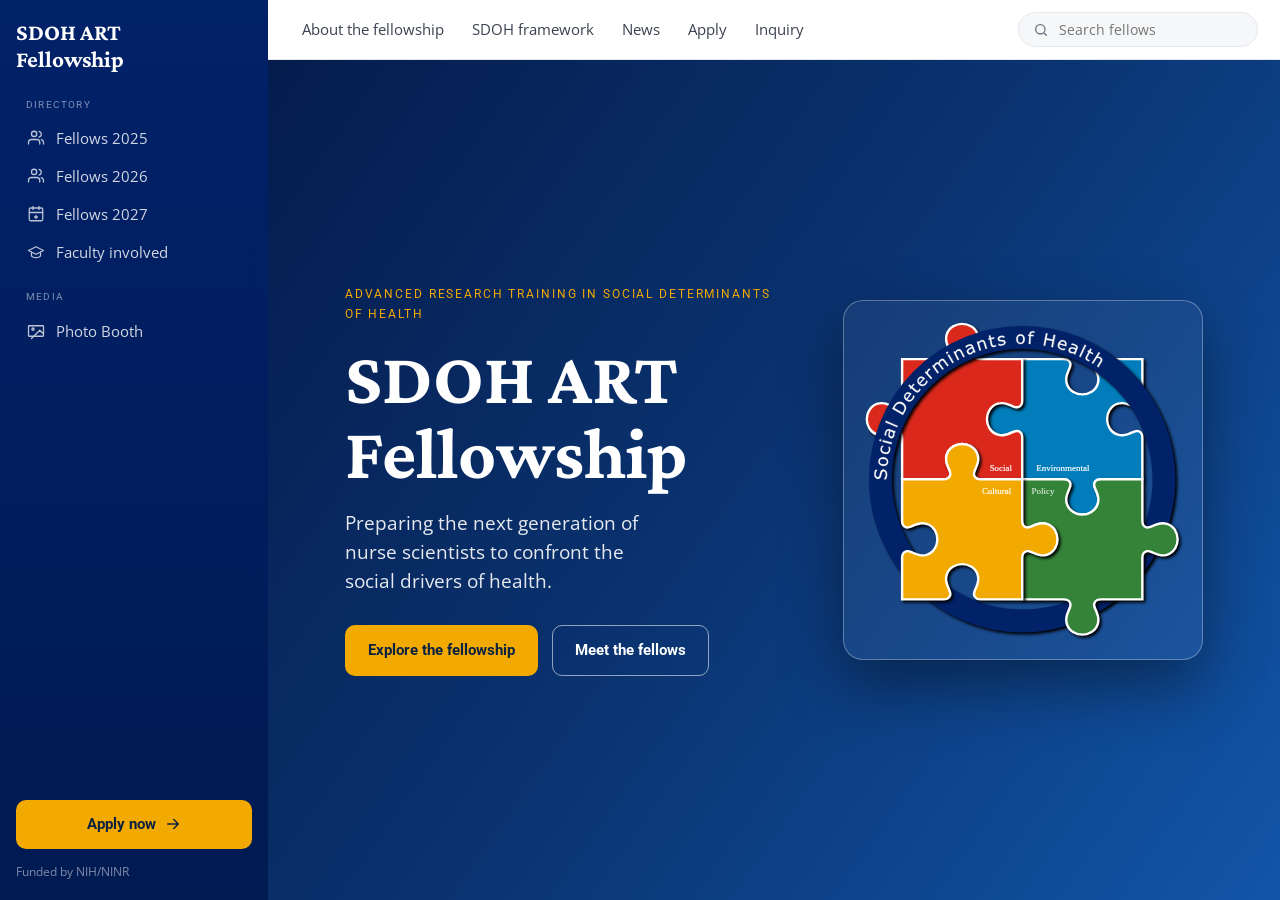
==== commit c45e3925: "Remove sidebar puzzle and the Email-the-program button - Sidebar back to a clean empty space (kept t" ====
--- a/index.html
+++ b/index.html
@@ -50,13 +50,6 @@
           Photo Booth
         </button>
       </nav>
-
-      <div class="sidebar-spacer"></div>
-
-      <a class="side-feature" href="#/framework" aria-label="Explore the SDOH framework">
-        <img src="assets/img/SDOH_Framework.svg" alt="" />
-        <span>The four-pillar SDOH framework</span>
-      </a>
 
       <div class="sidebar-spacer"></div>
 
--- a/assets/css/styles.css
+++ b/assets/css/styles.css
@@ -118,12 +118,6 @@
 .nav-item.active { background: rgba(255, 255, 255, .14); color: #fff; box-shadow: inset 3px 0 0 var(--gold); font-weight: 600; }
 
 .sidebar-spacer { flex: 1 1 auto; min-height: 16px; }
-.side-feature { display: flex; flex-direction: column; align-items: center; gap: 11px; text-align: center; padding: 16px 12px; margin: 0 4px; border-radius: var(--r-lg); text-decoration: none; transition: background .15s; }
-.side-feature:hover { background: rgba(255, 255, 255, .06); text-decoration: none; }
-.side-feature img { width: 118px; height: 118px; filter: drop-shadow(0 8px 18px rgba(0, 0, 0, .4)); transition: transform .2s; }
-.side-feature:hover img { transform: scale(1.04); }
-.side-feature span { font-family: var(--ui); font-size: .75rem; letter-spacing: .03em; color: rgba(255, 255, 255, .68); line-height: 1.35; max-width: 150px; }
-@media (max-width: 960px) { .side-feature { display: none; } }
 
 .btn-apply {
   display: flex; align-items: center; justify-content: center; gap: 8px;
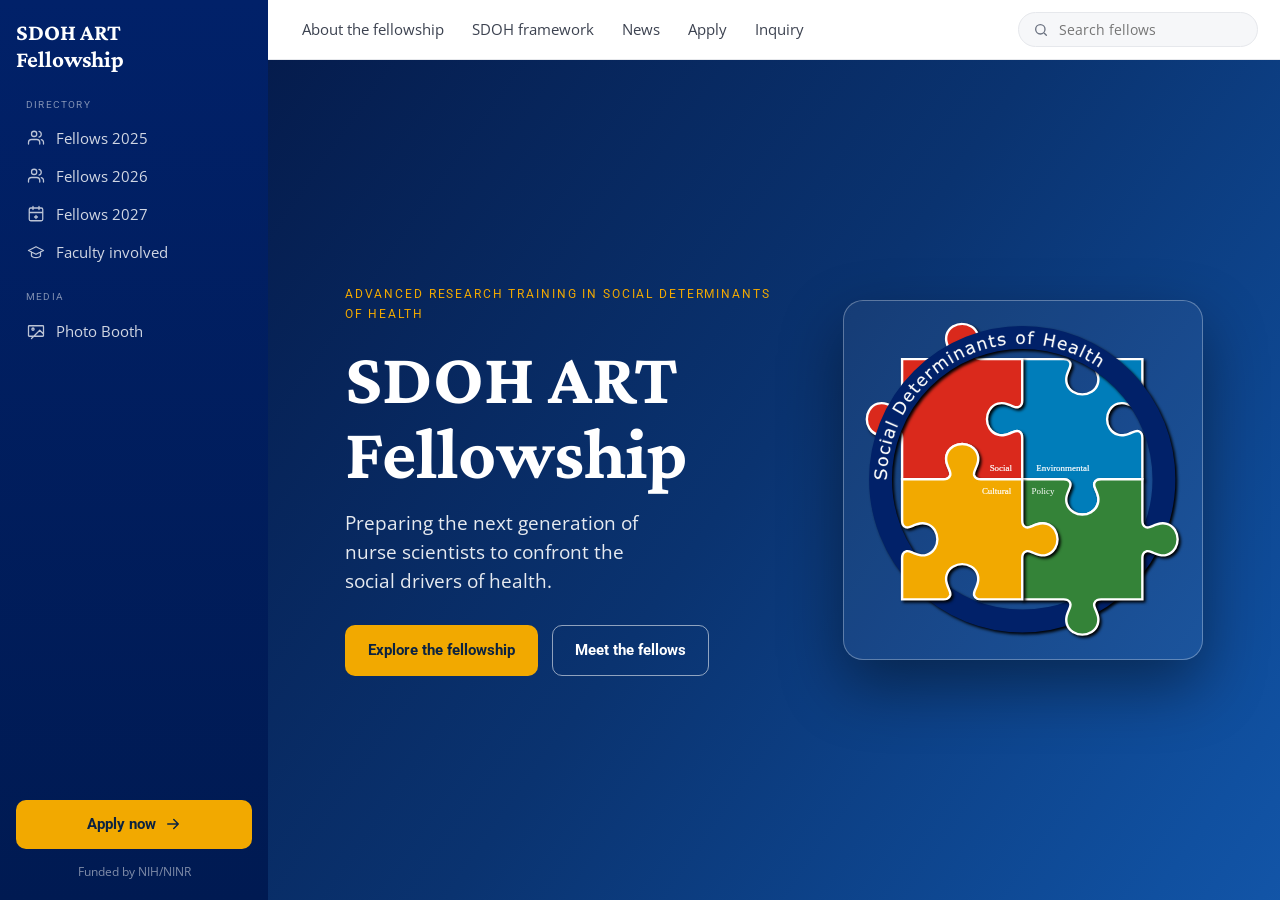
==== commit 5ee8b227: "Add visitor counter toast backed by a Cloudflare Worker The site is static on GitHub Pages, so count" ====
--- a/index.html
+++ b/index.html
@@ -109,5 +109,6 @@
   </form>
 
   <script src="assets/js/app.js"></script>
+  <script src="assets/js/counter.js" defer></script>
 </body>
 </html>
--- a/assets/css/styles.css
+++ b/assets/css/styles.css
@@ -128,7 +128,7 @@
 }
 .btn-apply:hover { filter: brightness(1.05); text-decoration: none; color: var(--navy-800); }
 .btn-apply:active { transform: scale(.99); }
-.sidebar-foot { margin-top: 14px; font-size: .72rem; color: rgba(255, 255, 255, .5); line-height: 1.5; }
+.sidebar-foot { margin-top: 14px; font-size: .72rem; color: rgba(255, 255, 255, .5); line-height: 1.5; text-align: center; }
 
 /* ---------- Main column ---------- */
 .main { display: flex; flex-direction: column; min-width: 0; }
@@ -258,6 +258,10 @@
 }
 .fac-card:hover { transform: translateY(-3px); box-shadow: var(--shadow); }
 .fac-name { font-weight: 700; color: var(--ink); font-size: 1rem; line-height: 1.25; }
+.fac-profile { color: inherit; text-decoration: none; }
+.fac-profile:hover, .fac-profile:focus-visible { text-decoration: underline; text-underline-offset: 3px; color: inherit; }
+.fac-profile .ext { font-size: .7em; margin-left: 4px; opacity: .45; vertical-align: super; }
+.fac-profile:hover .ext { opacity: .9; }
 .fac-desg { font-size: .85rem; color: var(--ink); font-weight: 600; line-height: 1.3; }
 .fac-inst { font-size: .8rem; color: var(--muted); line-height: 1.3; margin-top: 1px; }
 .fac-tags { display: flex; flex-wrap: wrap; gap: 6px; justify-content: center; margin-top: 4px; }
@@ -301,10 +305,11 @@
 .benefit-ic { color: var(--gold); flex-shrink: 0; line-height: 0; margin-top: 1px; }
 .benefit h4 { font-family: var(--sans); font-size: 1rem; color: var(--navy); margin: 0 0 4px; font-weight: 700; line-height: 1.3; }
 .benefit p { margin: 0; font-size: .9rem; color: var(--body); line-height: 1.55; }
-.course-list { list-style: none; padding: 0; margin: 6px 0 0; border-left: 2px solid var(--line); }
+.course-list { list-style: none; padding: 0; margin: 6px 0 0; }
 .course-day { display: flex; gap: 16px; padding: 0 0 20px 22px; position: relative; }
 .course-day:last-child { padding-bottom: 4px; }
-.course-day::before { content: ''; position: absolute; left: -7px; top: 3px; width: 12px; height: 12px; border-radius: 50%; background: var(--gold); border: 2px solid var(--surface); }
+.course-day::before { content: ''; position: absolute; left: -7px; top: 3px; width: 12px; height: 12px; border-radius: 50%; background: var(--gold); border: 2px solid var(--surface); z-index: 1; }
+.course-day:not(:last-child)::after { content: ''; position: absolute; left: -1px; top: 9px; bottom: -9px; width: 2px; background: var(--line); }
 .cd-day { font-family: var(--ui); font-weight: 700; color: var(--navy); min-width: 52px; font-size: .85rem; padding-top: 1px; flex-shrink: 0; }
 .cd-body { display: flex; flex-direction: column; gap: 2px; }
 .cd-body strong { color: var(--ink); font-size: .98rem; }
@@ -313,7 +318,7 @@
 .elig-list li { margin-bottom: 9px; break-inside: avoid; color: var(--body); }
 .contact-card { display: flex; justify-content: space-between; gap: 20px; flex-wrap: wrap; align-items: center; background: var(--surface); border: 1px solid var(--line); border-radius: var(--r-lg); padding: 20px 24px; box-shadow: var(--shadow-sm); margin-top: 12px; }
 .contact-card strong { color: var(--navy); font-size: 1.08rem; }
-.contact-card p { margin: 5px 0 0; color: var(--body); font-size: .9rem; max-width: 48ch; }
+.contact-card p { margin: 5px 0 0; color: var(--body); font-size: .9rem; max-width: 62ch; }
 .contact-actions { display: flex; gap: 10px; flex-wrap: wrap; }
 @media (max-width: 560px) { .elig-list { columns: 1; } }
 
@@ -364,6 +369,10 @@
 .form-card { background: var(--surface); border: 1px solid var(--line); border-radius: var(--r-lg); padding: 26px 28px; box-shadow: var(--shadow-sm); }
 .form-note { background: var(--tint-2); border: 1px solid var(--line); border-radius: var(--r); padding: 12px 16px; font-size: .88rem; color: var(--body); margin-bottom: 20px; }
 .form-note strong { color: var(--navy); }
+.apply-list-title { font-size: .95rem; color: var(--navy); margin: 18px 0 8px; }
+.apply-list { margin: 0 0 20px; padding-left: 1.3rem; display: grid; gap: 8px; font-size: .9rem; color: var(--body); }
+.apply-list li strong { color: var(--ink); }
+.apply-list li span { display: block; color: var(--muted); font-size: .85rem; line-height: 1.5; margin-top: 2px; }
 .field { margin-bottom: 16px; }
 .field label { display: block; font-weight: 600; color: var(--ink); font-size: .9rem; margin-bottom: 6px; }
 .field .req { color: var(--red); margin-left: 2px; }
@@ -496,3 +505,76 @@
   .news-card { grid-template-columns: 1fr; }
   .news-card .thumb { min-height: 320px; }
 }
+.flyer-frame { position: relative; max-width: 560px; margin: 8px auto 14px; }
+.flyer-img { display: block; width: 100%; margin: 0; border-radius: var(--r); border: 1px solid var(--line); box-shadow: var(--shadow-sm); }
+.form-error { background: #fdecec; border: 1px solid #f3b9b9; color: #8a1c1c; border-radius: var(--r); padding: 14px 18px; margin-bottom: 18px; font-size: .92rem; }
+.hp { position: absolute; left: -9999px; width: 1px; height: 1px; overflow: hidden; }
+/* Clickable area over the "Apply Now" button printed on the flyer image */
+.flyer-apply { position: absolute; left: 25.2%; top: 32.5%; width: 26.5%; height: 5.6%; border-radius: 999px; cursor: pointer; }
+.flyer-apply:hover, .flyer-apply:focus-visible { box-shadow: 0 0 0 3px var(--gold, #f2a900); outline: none; }
+#applyForm { scroll-margin-top: 90px; }
+.back-link { display: inline-block; margin-bottom: 14px; font-size: .92rem; font-weight: 600; color: var(--navy); text-decoration: none; }
+.back-link:hover { text-decoration: underline; }
+.key-dates { display: grid; grid-template-columns: repeat(3, 1fr); gap: 12px; margin: 0 0 18px; }
+.key-dates div { background: var(--bg, #f6f7f9); border-left: 3px solid var(--gold, #f2a900); border-radius: 8px; padding: 10px 12px; }
+.key-dates dt { font-size: .72rem; letter-spacing: .08em; text-transform: uppercase; color: #6b7280; margin-bottom: 3px; }
+.key-dates dd { margin: 0; font-weight: 700; color: var(--navy-800, #012169); }
+@media (max-width: 560px) { .key-dates { grid-template-columns: 1fr; } }
+.btn-lg { font-size: 1.05rem; padding: 14px 28px; margin-top: 6px; }
+
+/* ---------- Visitor counter ----------
+   A small toast in the bottom-right, shown once per browser session: it
+   slides in, holds a few seconds, then slides up and is removed from the DOM.
+   Informational only, so it stays muted — grey labels, navy numbers, no
+   gradient. z-index 30 keeps it above the content and the sticky topbar (20)
+   but below the mobile drawer (60) and its scrim (50). */
+.vcount {
+  position: fixed; right: 14px; bottom: 14px; z-index: 30;
+  display: inline-flex; align-items: center; gap: 8px;
+  padding: 5px 11px;
+  background: rgba(255, 255, 255, .94);
+  -webkit-backdrop-filter: blur(10px); backdrop-filter: blur(10px);
+  border: 1px solid var(--line);
+  border-radius: 999px;
+  box-shadow: var(--shadow-sm);
+  font-family: var(--ui);
+  cursor: default; -webkit-tap-highlight-color: transparent;
+  opacity: 0; transform: translateY(10px);
+  transition: opacity .42s ease, transform .42s ease;
+}
+.vcount.is-in { opacity: .88; transform: translateY(0); }
+.vcount.is-in:not(.is-out):hover { opacity: 1; }
+/* Leaves upward, which reads as "finished" rather than "dismissed". */
+.vcount.is-out { opacity: 0; transform: translateY(-14px); transition-duration: .52s; }
+
+.vcount .vc-dot {
+  width: 5px; height: 5px; border-radius: 50%;
+  background: var(--green); opacity: .85; flex: 0 0 auto;
+}
+.vcount .vc-eye { width: 12px; height: 12px; color: var(--muted); flex: 0 0 auto; }
+
+.vcount .vc-item { display: inline-flex; flex-direction: column; align-items: flex-start; gap: 1px; line-height: 1.05; }
+.vcount .vc-k {
+  font-size: .52rem; font-weight: 600; letter-spacing: .7px;
+  text-transform: uppercase; color: var(--muted); white-space: nowrap;
+}
+.vcount .vc-v {
+  font-size: .8rem; font-weight: 600; color: var(--navy-800);
+  font-variant-numeric: tabular-nums; min-width: 1.2ch;
+}
+.vcount .vc-sep { width: 1px; height: 16px; background: var(--line); flex: 0 0 auto; }
+
+@media (max-width: 560px) {
+  .vcount { right: 10px; bottom: 10px; gap: 6px; padding: 4px 9px; }
+  .vcount .vc-eye { display: none; }
+  .vcount .vc-k { font-size: .47rem; letter-spacing: .5px; }
+  .vcount .vc-v { font-size: .74rem; }
+  .vcount .vc-sep { height: 14px; }
+}
+
+/* Slide is decoration; the fade still carries the appear/disappear. */
+@media (prefers-reduced-motion: reduce) {
+  .vcount, .vcount.is-in, .vcount.is-out { transform: none; }
+}
+
+@media print { .vcount { display: none !important; } }
